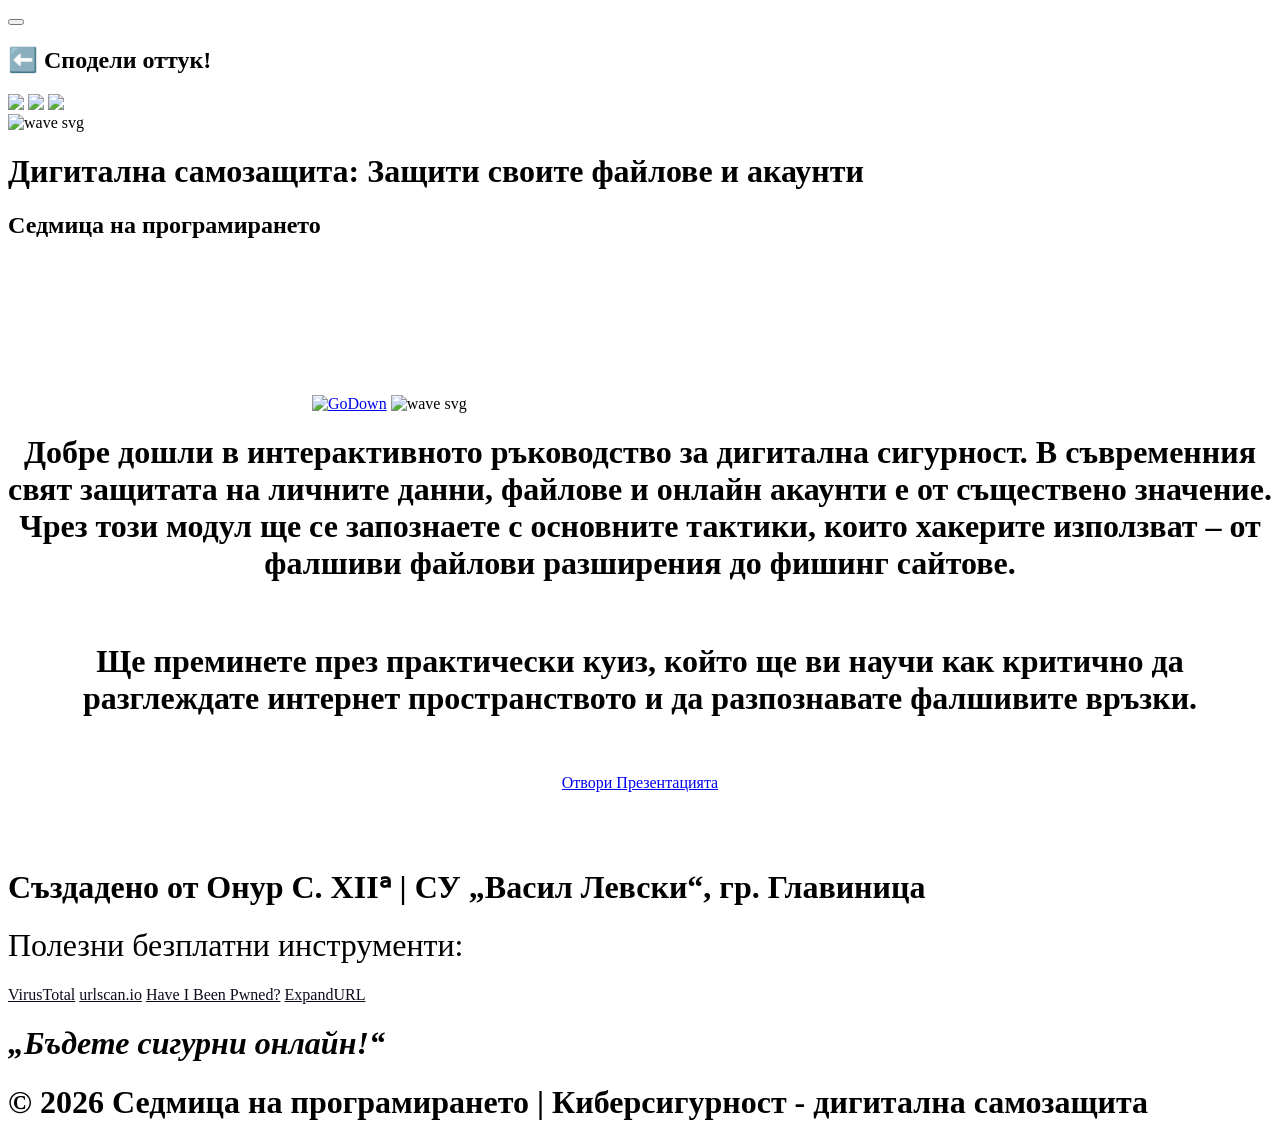
==== index.html @ b8708f21 "Add files via upload" ====
<!DOCTYPE html>
<html lang="en">
<head>
    <meta charset="UTF-8">
    <link rel="icon" href="data:image/svg+xml,<svg xmlns=%22http://www.w3.org/2000/svg%22 viewBox=%220 0 100 100%22><text y=%22.9em%22 font-size=%2290%22>🛡️</text></svg>">
    <meta name="viewport" content="width=device-width, initial-scale=1.0">
    <link rel="stylesheet" href="files/main.css">
    <link rel="stylesheet" href="files/navigation.css">
    <link rel="stylesheet" href="files/opening.css">
    <link rel="stylesheet" href="files/footer.css">
    <link rel="preconnect" href="https://fonts.googleapis.com">
    <link rel="preconnect" href="https://fonts.gstatic.com" crossorigin>
    <link href="https://fonts.googleapis.com/css2?family=PT+Sans:ital,wght@0,400;0,700;1,400;1,700&display=swap" rel="stylesheet">
    <title>Дигитална самозащита | Седмица на програмирането</title>
    <script>
        function copyLink() {
            const linkToCopy = "https://www.youtube.com";

            navigator.clipboard.writeText(linkToCopy).then(() => {
            document.getElementById("copyImg").style.opacity = "0.4";
         });
        }
    </script>
</head>
<body>
    <nav class="buttons">
       <button class="logo" popovertarget="sharescreen"><div class="logos"></div></button><div class="share-hint"><h1>⬅️ Сподели оттук!</h1></div>
            <div id="sharescreen" popover>
                <br><br><center><a href=""><span><img style="padding-right: 10px;margin-bottom: -8px;height: 27px;padding-left: 2px;" src="files/openlink.svg" alt=""></span>Към началната страница</a></center><br><br>
                <h2>Сканирай QR кода с телефона си или копирай директния линк:</h2><br>
                <div>
                    <img src="files/qr.png" alt="QR code"><br>
                    <button id="copyBtn" onclick="copyLink()"><img src="files/copy.svg" id="copyImg" alt="Copy Link" title="Copy Link"></button>
                </div>
            </div>
       <a href="" alt="Начална Страница" title="Начална Страница"><img style="margin-top: -7px;" src="files/home-f.svg"></a>
       <a href="presentation/" alt="Презентация" title="Презентация"><img src="files/slideshow.svg"></a>
       <a href="info/" alt="Повече Информация" title="Повече Информация"><img src="files/info.svg"></a>
    </nav>
    <!--"Space"-->

    <header>
        <img src="files/wavetop.svg" alt="wave svg" class="wavetop">
        <div class="title">
            <h1>Дигитална самозащита: Защити своите файлове и акаунти</h1>
            <h2>Седмица на програмирането</h2>
        </div>
        <video autoplay muted loop id="vid">
            <source src="files/Cyber Security Hacker.mp4" type="video/mp4">
        </video>
        <a href="#content" class="downbut"><img src="files/down.svg" alt="GoDown"></a>
        <img class="wave" src="files/wave.svg" alt="wave svg">
    </header>

    <center><div id="content">
        <h1>Добре дошли в интерактивното ръководство за дигитална сигурност. В съвременния свят защитата на личните данни, файлове и онлайн акаунти е от съществено значение. Чрез този модул ще се запознаете с основните тактики, които хакерите използват – от фалшиви файлови разширения до фишинг сайтове.</h1>
        <br><h1>Ще преминете през практически куиз, който ще ви научи как критично да разглеждате интернет пространството и да разпознавате фалшивите връзки.</h1>
        <br>
        <img class="hackedgif" src="files/hacked.gif" alt="">
        <br><center><a class="openpres" href="presentation/"><span><img src="files/openlink.svg" alt=""></span>Отвори Презентацията</a></center><br><br>
    </div></center>
   
    <footer>
        <img src="files/wavefoot.svg" alt="">
        <div class="footertool1">
            <h1 style="font-weight: 800;">Създадено от Онур С. XIIᵃ | СУ „Васил Левски“, гр. Главиница</h1>
            <h1 style="font-weight: 100;">Полезни безплатни инструменти:</h1>
            <p>
                <span><a target="_blank" style="color: #0c0d1c;" href="https://www.virustotal.com/">VirusTotal</a></span>
                <span><a target="_blank" style="color: #0c0d1c;" href="https://urlscan.io/">urlscan.io</a></span>
                <span><a target="_blank" style="color: #0c0d1c;" href="https://haveibeenpwned.com/">Have I Been Pwned?</a></span>
                <span><a target="_blank" style="color: #0c0d1c;" href="https://wheregoes.com/">ExpandURL</a></span>
            </p>
            <h1 style="font-style: italic;">„Бъдете сигурни онлайн!“</h1>
            <h1 style="font-weight: 800;">© 2026 Седмица на програмирането | Киберсигурност - дигитална самозащита</h1>
        </div>
    </footer>
</body>
</html>
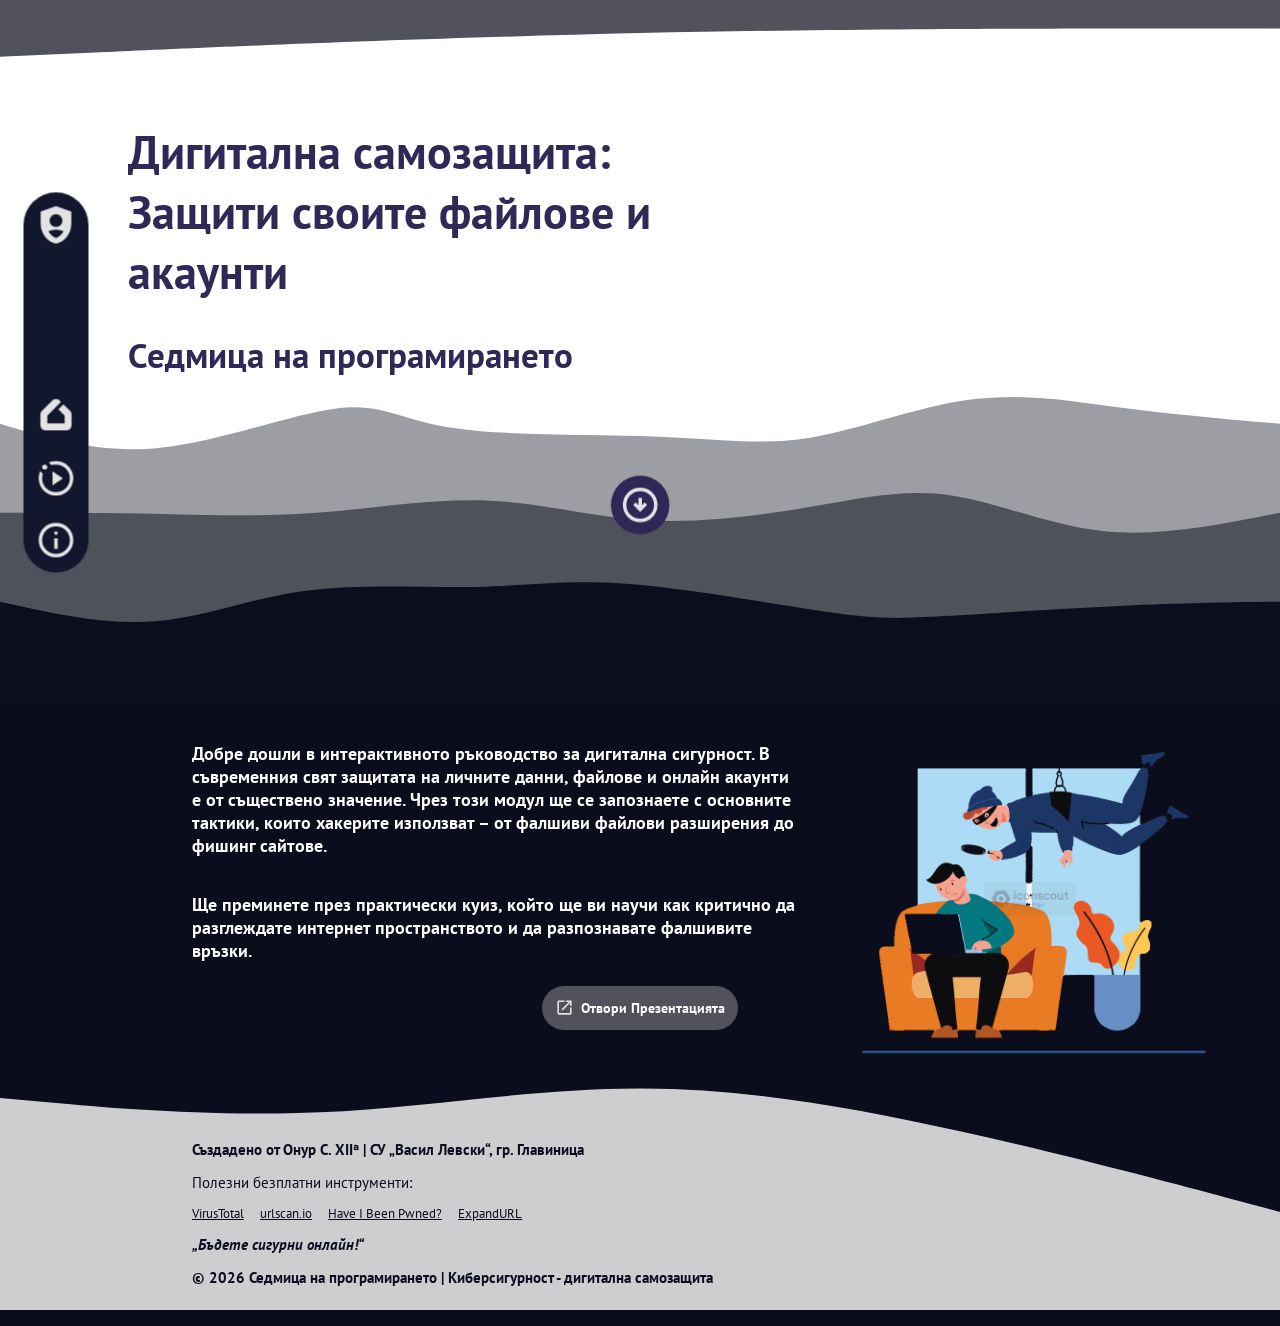
==== commit 2e39afc4: "Update index.html" ====
--- a/index.html
+++ b/index.html
@@ -14,7 +14,7 @@
     <title>Дигитална самозащита | Седмица на програмирането</title>
     <script>
         function copyLink() {
-            const linkToCopy = "https://www.youtube.com";
+            const linkToCopy = "https://onurseyhan29.github.io/cybersecurity26/";
 
             navigator.clipboard.writeText(linkToCopy).then(() => {
             document.getElementById("copyImg").style.opacity = "0.4";
@@ -76,4 +76,4 @@
         </div>
     </footer>
 </body>
-</html>+</html>
--- a/files/main.css
+++ b/files/main.css
@@ -0,0 +1,184 @@
+html {
+  scroll-behavior: smooth;
+}
+body{
+    background-color: #0c0d1c;
+    margin: 0;
+}
+::-webkit-scrollbar {
+  width: 15px;
+}
+::-webkit-scrollbar-track {
+  background: #00000000;
+}
+::-webkit-scrollbar-thumb {
+  background: #212953;
+  border-radius: 10px;
+}
+::-webkit-scrollbar-thumb:hover {
+  background: #37448a;
+}
+header{
+    background-color: #ffffff;
+    width: 100%;
+    height: 55vw;
+    position: relative;
+    margin: 0;
+}
+.wave{
+  position: absolute;
+  bottom: 0;
+  width: 100%;
+  z-index: 1;
+}
+.title{
+  position: absolute;
+  top: 13%;
+  width: 45%;
+  margin: auto;
+  left: 10%;
+  font-size: 1.8vw;
+  z-index: 2;
+  font-family: "PT Sans", sans-serif;
+  font-weight: 700;
+  font-style: normal;
+  animation: left 6s cubic-bezier(0.16, 1, 0.3, 1) 1s forwards;
+  color: #2f2958;
+}
+header>video{
+  position: absolute;
+  right: 3%;
+  top: 7%;
+  width: 45%;
+}
+@keyframes left{
+  from{opacity: 0;transform: translateX(-70px)}
+  to{opacity: 1;transform: translateX(0)}
+}
+.wavetop{
+  position: absolute;
+  top: 0;
+  width: 100%;
+  z-index: 1;
+}
+.downbut{
+  position: absolute;
+  justify-content: center;
+  align-items: center;
+  background-color: #312757;
+  transform: translateX(-50%) scale(0.65);
+  left: 50%;
+  z-index: 4;
+  bottom: 22%;
+  padding: 1vw;
+  border-radius: 50%;
+  aspect-ratio: 1 / 1;
+  height: 5vw;
+}
+.downbut>img{
+  width: 5vw;
+  aspect-ratio: 1 / 1;
+  margin: auto;
+}
+.downbut:hover{
+  background-color: #13162d;
+}
+#content{
+  width: 70%;
+  text-align: left;
+  color: rgb(253, 253, 253);
+  font-family: "PT Sans", sans-serif;
+  font-weight: 100;
+  font-size: 0.71vw;
+  position: relative;  
+  padding-top: 2vw;
+}
+#content>h1{
+  width: 68%;
+}
+.hackedgif{
+  position: absolute;
+  right: -15%;
+  top: 1%;
+  z-index: 3;
+  height: 30vw;
+}
+.openpres{
+  background-color: #51525c;
+  text-decoration: none;
+  color: #ffffff;
+  padding: 1.0vw;
+  font-size: 1.1vw;
+  font-weight: 700;
+  justify-content: center;
+  align-items: center;
+  width: auto;
+  border-radius: 10vw;
+  z-index: 4;
+}
+.openpres>span>img{
+  width: 1.5vw;
+  padding-right: 0.6vw;
+  margin-bottom: -0.48%;
+}
+.openpres:hover{
+  background-color: #305894;
+}
+@media only screen and (max-width: 500px) {
+  header{
+    height: 105vw;
+  }
+  .title{
+    top: 22%;
+    width: 80%;
+    margin: auto;
+    left: 10%;
+    font-size: 3.5vw;
+  }
+  header>video{
+    position: absolute;
+    right: 3%;
+    top: 7%;
+    width: 0%;
+    height: 0%;
+  }
+  .downbut>img{
+    width: 20vw;
+  }
+  .downbut{
+    bottom: 7%;
+    height: auto;
+  }
+  #content{
+  width: 80%;
+  text-align: left;
+  font-size: 2.7vw;
+  position: relative;  
+  padding-top: 2vw;
+  }
+  #content>h1{
+    width: 100%;
+  }
+  .hackedgif{
+    right: 0;
+    top: 0;
+    height: 0;
+    width: 0;
+  }
+  .openpres{
+    padding: 4vw;
+    font-size: 6vw;
+    font-weight: 700;
+    width: auto;
+    border-radius: 10vw;
+    z-index: 4;
+  }
+  .openpres>span>img{
+    width: 7vw;
+    padding-right: 2vw;
+    margin-bottom: -1.7%;
+  }
+}
+@media only screen and (max-width: 1100px) and (orientation: landscape) {
+
+}
--- a/files/navigation.css
+++ b/files/navigation.css
@@ -0,0 +1,215 @@
+.buttons{
+    background-color: #12172e;
+    display: flex;
+    flex-direction: column;
+    position: fixed;
+    margin-left: 6px;
+    align-items: center;
+    justify-content: center;
+    border-radius: 60px;
+    top: 10%;
+    padding: 10px;
+    row-gap: 15px;
+    scale: 0.65;
+    z-index: 4;
+}
+.buttons>a,
+.buttons>button{
+    width: 90%;
+    background-image: linear-gradient(#12172e);
+    border-radius: 50%;
+    display: flex;
+    justify-content: center;
+    align-items: center;
+    height: 80px;
+    width: 80px;
+    aspect-ratio: 1 / 1;
+    border: none;
+    box-shadow: none;
+    outline: none;
+    background-color: transparent;
+}     /*     background-image: linear-gradient(to bottom right, #437dee, #00ba87); */
+.buttons>a>img{
+    width: 80%;
+}
+.buttons>a:hover{
+    scale: 1.015;
+    background-image: linear-gradient(to bottom right, #437dee, #00ba87);
+}
+.buttons>button:hover{
+    scale: 1.015;
+    background-image: linear-gradient(to bottom right, #437dee, #00ba87);
+}
+.logos{
+    height: 64px;
+    width: 64px;
+    background-image: url(1.svg);
+    background-size: cover;
+    animation-name: logo;
+    animation-duration: 12s;
+    animation-iteration-count: infinite;
+}
+.logo{
+    margin-bottom: 200px;
+    display: inline-flex;
+}
+@keyframes logo{
+    0%{background-image: url(1.svg);}
+    40%{background-image: url(1.svg);}
+    50%{background-image: url(2.svg);}
+    60%{background-image: url(3.svg);}
+    70%{background-image: url(4.svg);}
+    80%{background-image: url(5.svg);}
+    90%{background-image: url(6.svg);}
+    100%{background-image: url(1.svg);}
+}
+@media only screen and (max-width: 500px) {
+    .buttons{
+        top: 3%;
+        flex-direction: row;
+        row-gap: 0;
+        left: 50%;
+        transform: translateX(-50%) scale(0.65);
+        scale: none;
+        transform-origin: top center;
+        margin-left: 0;
+    }
+    .logo{
+        margin-bottom: 0px;
+        margin-right: 50px;
+    }
+    .share-hint{
+        margin-top: 10%;
+        margin-left: -87%;
+        z-index: 4;
+    }
+}
+@media only screen and (max-width: 1100px) and (orientation: landscape) {
+    .buttons {
+        top: 50%;
+        column-gap: 12px;
+        row-gap: 0;
+        margin-left: 0;
+        left: 1%;
+        transform: translateY(-50%) scale(0.55);
+        scale: none;
+        margin-top: 0%;
+        transform-origin: left center;
+    }
+
+    .logo {
+        margin-bottom: 30px; 
+    }
+    .share-hint{
+        margin-top: 12px;
+    }
+    #sharescreen{
+        scale: 0.7;
+    }
+}
+.share-hint {
+    position: absolute;
+    left: 110%;
+    top: 8.5%;
+    transform: translateY(-50%);
+    white-space: nowrap;
+    background: #12172e;
+    font-size: 0.75rem;
+    padding: 15px 25px;
+    border-radius: 50px;
+    pointer-events: none; 
+    opacity: 0;
+    animation: fadeOut 3s forwards 1s;
+     
+}
+.share-hint>h1{
+    font-family: "Raleway", sans-serif;
+    color: #ffffff;
+}
+@keyframes fadeOut {
+  0% {
+    opacity: 0;
+    transform: translateY(-50%) translateX(-4px);
+    }
+  20% {
+    opacity: 1; 
+    transform: translateY(-50%) translateX(0);
+    }
+  80% {
+    opacity: 1; 
+    }
+  100% {
+    opacity: 0; 
+    }
+}
+#sharescreen {
+    margin: auto;
+    padding: 24px;
+    border-radius: 16px;
+    border: 1px solid #334155;
+    background-color: #0f172a;
+    color: #ffffff;
+    max-width: 360px;
+    width: 70%;
+    box-shadow: 0 20px 25px -5px rgba(0, 0, 0, 0.5);
+    justify-content: center;
+}
+#sharescreen>h2 {
+    font-family: "Raleway", sans-serif;
+    font-size: 120%;
+    text-align: center;
+    font-weight: 200;
+}
+#sharescreen>center>a {
+    font-family: "Raleway", sans-serif;
+    font-size: 90%;
+    text-align: center;
+    color: #ffffff;
+    background-image: linear-gradient(to bottom right, #437dee, #00ba87);
+    padding: 15px;
+    border-radius: 40px;
+    text-decoration: none;
+    font-weight: 600;
+    position: relative;
+}
+#sharescreen>div{
+    display: flex;
+    flex-direction: row;
+    flex-wrap: wrap;
+    justify-content: center;
+    align-self: center;
+    column-gap: 4%;
+}
+#sharescreen>div>img{
+    width: 40%;
+    display: block;
+    border-radius: 12px;
+    border: white solid 5px;
+}
+#sharescreen::backdrop {
+    background-color: rgba(0, 0, 0, 0.6);
+    backdrop-filter: blur(4px);
+}
+#copyBtn{
+    border: none;
+    box-shadow: none;
+    outline: none;
+    background-color: transparent;
+    justify-content: center;
+    align-items: center;
+    width: 40%;
+    background: rgba(255, 255, 255, 0.05);
+    border: 1px solid rgba(255, 255, 255, 0.15);
+    border-radius: 50%;
+    padding: 16px;
+    cursor: pointer;
+    transition: all 0.2s ease;
+    aspect-ratio: 1 / 1;
+}
+#copyBtn>img{
+    width: 80%;
+}
+#copyBtn:hover {
+  background: rgba(255, 255, 255, 0.1);
+  transform: scale(1.05);
+}
--- a/files/opening.css
+++ b/files/opening.css
@@ -0,0 +1,9 @@
+body{
+    animation-name: opening;
+    animation-duration: 2s;
+}
+@keyframes opening{
+    0%{opacity: 0;}
+    50%{opacity: 0;}
+    100%{opacity: 1;}
+}
--- a/files/footer.css
+++ b/files/footer.css
@@ -0,0 +1,60 @@
+footer{
+    background-color: #ceced1;
+    width: 100%;
+    height: 21vw;
+    position: relative;
+    align-items: center;
+    display: flex;
+}
+footer>img{
+    position: absolute;
+    top: 0;
+    width: 100%;
+}
+.footertool1{
+    position: relative;
+    top: 14%;
+    left: 15%;
+    font-family: "PT Sans", sans-serif;
+    font-size: 0.6vw;
+    display: flex;
+    flex-direction: column;
+    color: #0c0d1c;
+    row-gap: 1vw;
+}
+.footertool1>h1{
+    color: #0c0d1c;
+    margin: 0;
+}
+.footertool1>p{
+    color: #0c0d1c;
+    margin: 0;
+}
+.footertool1>p>span{
+    font-size: 1vw;
+    margin-right: 1.1vw;
+}
+@media only screen and (max-width: 500px) {
+    footer{
+        height: 90vw;
+    }
+    .footertool1{
+        top: 6%;
+        left: 15%;
+        font-size: 2vw;
+        display: flex;
+        row-gap: 5vw;
+        width: 75%;
+    }
+    .footertool1>h1{
+        margin: 0;
+    }
+    .footertool1>p{
+        margin: 0;
+        width: 80%;
+    }
+    .footertool1>p>span{
+        font-size: 5vw;
+        margin-right: 5vw;
+    }
+}
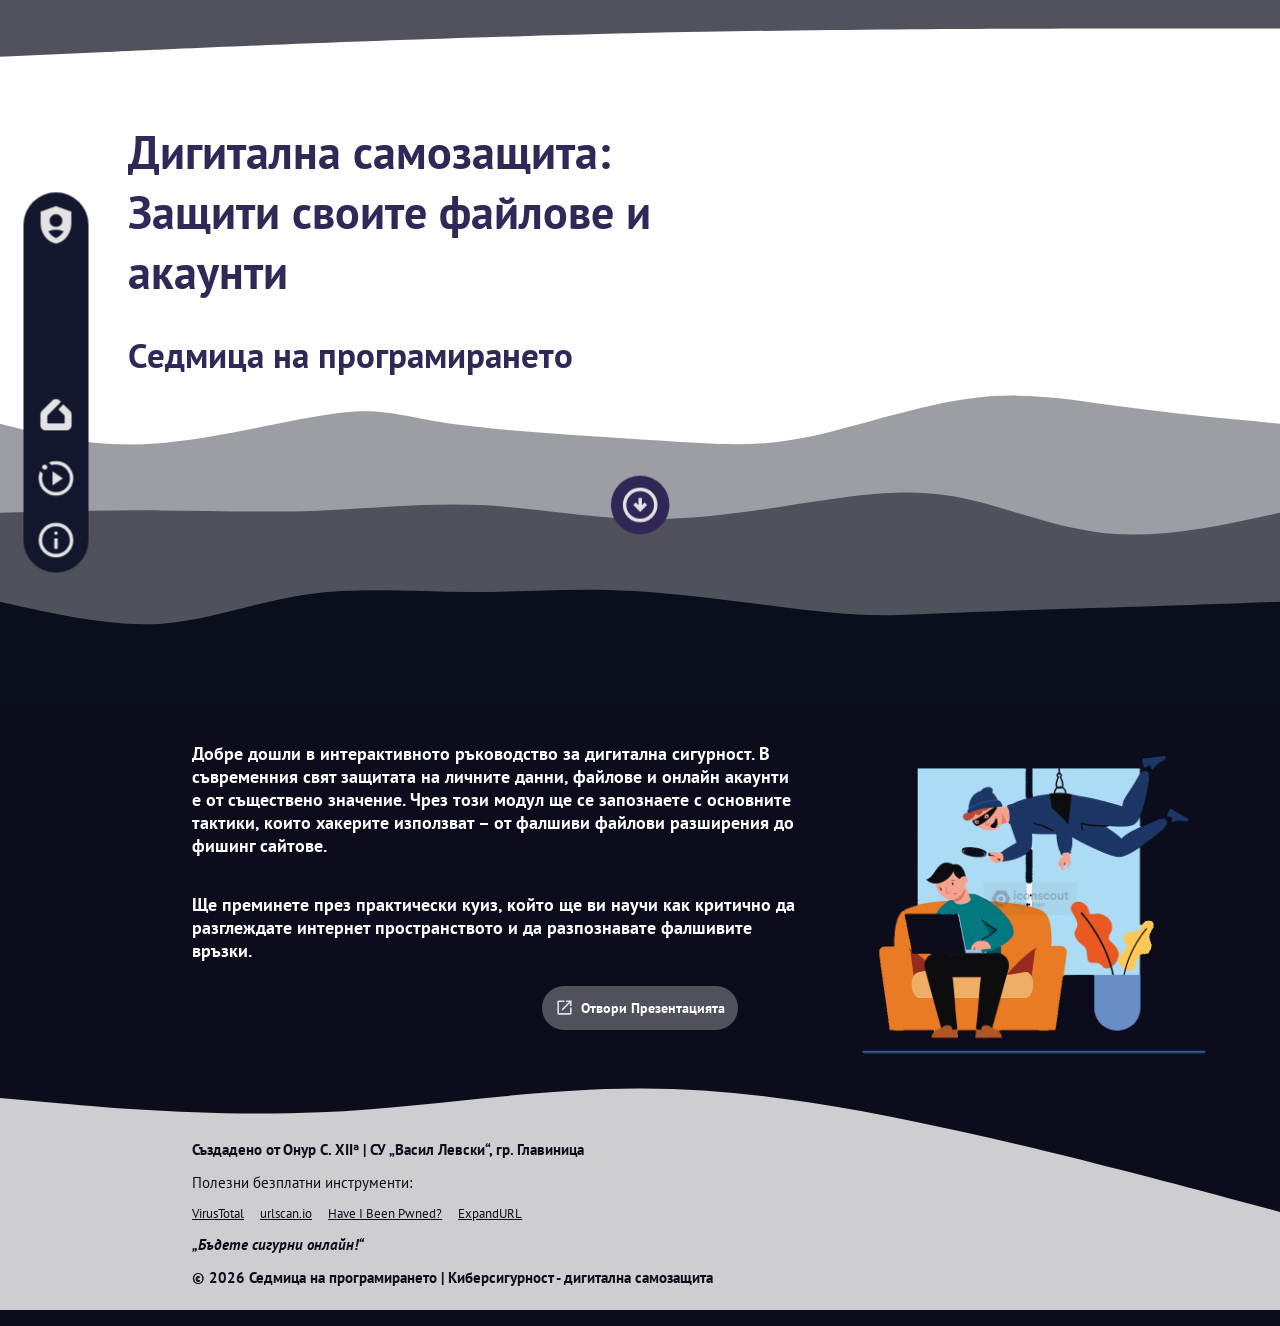
==== commit 88a07e19: "Fix HTML encoding issues in index.html" ====
--- a/index.html
+++ b/index.html
@@ -29,7 +29,7 @@
                 <br><br><center><a href=""><span><img style="padding-right: 10px;margin-bottom: -8px;height: 27px;padding-left: 2px;" src="files/openlink.svg" alt=""></span>Към началната страница</a></center><br><br>
                 <h2>Сканирай QR кода с телефона си или копирай директния линк:</h2><br>
                 <div>
-                    <img src="files/qr.png" alt="QR code"><br>
+                    <img src="qr.png" alt="QR code"><br>
                     <button id="copyBtn" onclick="copyLink()"><img src="files/copy.svg" id="copyImg" alt="Copy Link" title="Copy Link"></button>
                 </div>
             </div>
